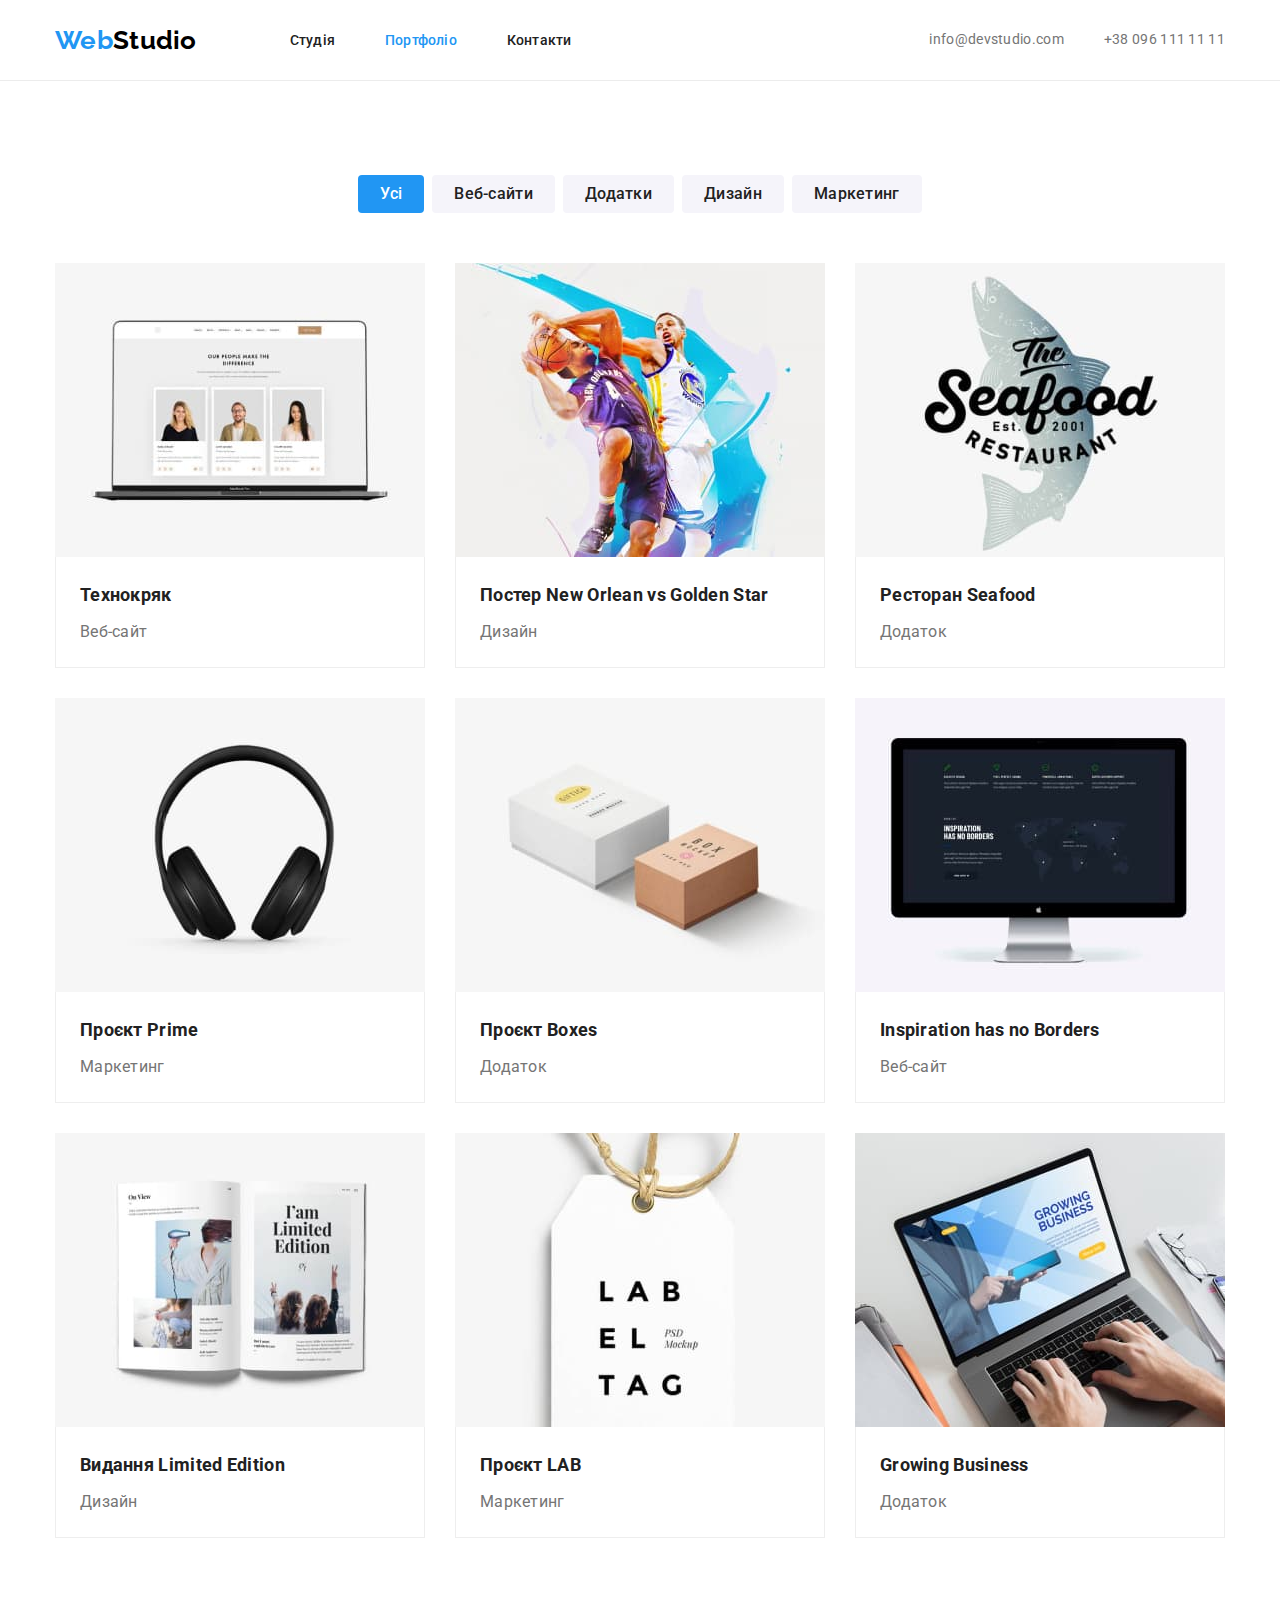
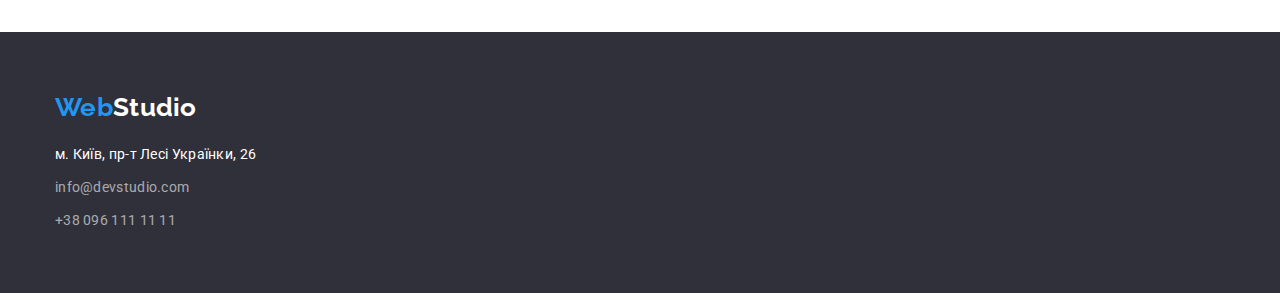
==== portfolio.html @ 7acbab5c "initial commit" ====
<!DOCTYPE html>
<html lang="uk">
  <head>
    <meta charset="UTF-8" />
    <meta http-equiv="X-UA-Compatible" content="IE=edge" />
    <meta name="viewport" content="width=device-width, initial-scale=1.0" />
    <meta name="description" content="Домашня робота №2" />
    <meta
      name="keywords"
      content="goit, homework, portfolio, HTML, CSS, JavaScript"
    />
    <title>Portfolio goit-markup-hw-02</title>
    <link
      rel="stylesheet"
      href="https://cdnjs.cloudflare.com/ajax/libs/modern-normalize/1.1.0/modern-normalize.min.css"
    />
    <link rel="preconnect" href="https://fonts.googleapis.com" />
    <link rel="preconnect" href="https://fonts.gstatic.com" crossorigin />
    <link
      href="https://fonts.googleapis.com/css2?family=Raleway:wght@700&family=Roboto:wght@400;500;700;900&display=swap"
      rel="stylesheet"
    />
    <link rel="stylesheet" href="./css/style.css" />
  </head>
  <body>
    <header class="header">
      <div class="header__wrap _container">
        <a class="header__logo logo" href="./index.html" lang="en">
          Web<span class="header__logo--color">Studio</span>
        </a>

        <nav class="menu">
          <ul class="menu__list">
            <li class="menu__item">
              <a class="menu__link" href="./index.html">Студія</a>
            </li>
            <li class="menu__item">
              <a class="menu__link menu__link--active" href="./portfolio.html"
                >Портфоліо</a
              >
            </li>
            <li class="menu__item">
              <a class="menu__link" href="">Контакти</a>
            </li>
          </ul>
        </nav>

        <ul class="contacts">
          <li class="contacts__item">
            <a class="contacts__link" href="mailto:info@devstudio.com"
              >info@devstudio.com</a
            >
          </li>
          <li class="contacts__item">
            <a class="contacts__link" href="tel:+380961111111"
              >+38 096 111 11 11</a
            >
          </li>
        </ul>
      </div>
    </header>

    <main class="main">
      <section class="section portfolio">
        <div class="_container">
          <h1 class="visually-hidden">Наше портфоліо</h1>

          <ul class="portfolio__list filters">
            <li class="filters__item">
              <button
                class="filters__button filters__button--active"
                type="button"
              >
                Усі
              </button>
            </li>
            <li class="filters__item">
              <button class="filters__button" type="button">Веб-сайти</button>
            </li>
            <li class="filters__item">
              <button class="filters__button" type="button">Додатки</button>
            </li>
            <li class="filters__item">
              <button class="filters__button" type="button">Дизайн</button>
            </li>
            <li class="filters__item">
              <button class="filters__button" type="button">Маркетинг</button>
            </li>
          </ul>

          <ul class="portfolio__list product">
            <li class="product__item">
              <a class="product__link" href="#">
                <img
                  class="product__img"
                  src="./images/portfolio/tehnokryak.jpeg"
                  width="370"
                  alt="Проект веб-сайта Технокряк"
                />
                <div class="product__wrap-text">
                  <h2 class="product__title title">Технокряк</h2>
                  <p class="product__text">Веб-сайт</p>
                </div>
              </a>
            </li>
            <li class="product__item">
              <a class="product__link" href="#">
                <img
                  class="product__img"
                  src="./images/portfolio/orlen.jpeg"
                  width="370"
                  alt="Проект дизайн постера Нью Орлеан"
                />
                <div class="product__wrap-text">
                  <h2 class="product__title title">
                    Постер New Orlean vs Golden Star
                  </h2>
                  <p class="product__text">Дизайн</p>
                </div>
              </a>
            </li>
            <li class="product__item">
              <a class="product__link" href="#">
                <img
                  class="product__img"
                  src="./images/portfolio/seafood.jpeg"
                  width="370"
                  alt="Проект додатка для ресторана Сіафуд"
                />
                <div class="product__wrap-text">
                  <h2 class="product__title title">Ресторан Seafood</h2>
                  <p class="product__text">Додаток</p>
                </div>
              </a>
            </li>
            <li class="product__item">
              <a class="product__link" href="#">
                <img
                  class="product__img"
                  src="./images/portfolio/prime.jpeg"
                  width="370"
                  alt="Проект маркетингу для Прайм"
                />
                <div class="product__wrap-text">
                  <h2 class="product__title title">Проєкт Prime</h2>
                  <p class="product__text">Маркетинг</p>
                </div>
              </a>
            </li>
            <li class="product__item">
              <a class="product__link" href="#">
                <img
                  class="product__img"
                  src="./images/portfolio/boxes.jpeg"
                  width="370"
                  alt="Проект додатка для сайта Боксес"
                />
                <div class="product__wrap-text">
                  <h2 class="product__title title">Проєкт Boxes</h2>
                  <p class="product__text">Додаток</p>
                </div>
              </a>
            </li>
            <li class="product__item">
              <a class="product__link" href="#">
                <img
                  class="product__img"
                  src="./images/portfolio/inspiration.jpeg"
                  width="370"
                  alt="Проект веб-сайта Інспірейшин"
                />
                <div class="product__wrap-text">
                  <h3 class="product__title title">
                    Inspiration has no Borders
                  </h3>
                  <p class="product__text">Веб-сайт</p>
                </div>
              </a>
            </li>
            <li class="product__item">
              <a class="product__link" href="#">
                <img
                  class="product__img"
                  src="./images/portfolio/limited.jpeg"
                  width="370"
                  alt="Проект дизайна відання Лімітед Едішин"
                />
                <div class="product__wrap-text">
                  <h2 class="product__title title">Видання Limited Edition</h2>
                  <p class="product__text">Дизайн</p>
                </div>
              </a>
            </li>
            <li class="product__item">
              <a class="product__link" href="#">
                <img
                  class="product__img"
                  src="./images/portfolio/lab.jpeg"
                  width="370"
                  alt="Проект маркетингу для ЛАБ"
                />
                <div class="product__wrap-text">
                  <h2 class="product__title title">Проєкт LAB</h2>
                  <p class="product__text">Маркетинг</p>
                </div>
              </a>
            </li>
            <li class="product__item">
              <a class="product__link" href="#">
                <img
                  class="product__img"
                  src="./images/portfolio/business.jpeg"
                  width="370"
                  alt="Проект додатка Гровін Бізнес"
                />
                <div class="product__wrap-text">
                  <h2 class="product__title title">Growing Business</h2>
                  <p class="product__text">Додаток</p>
                </div>
              </a>
            </li>
          </ul>
        </div>
      </section>
    </main>

    <footer class="footer">
      <div class="_container">
        <a class="footer__logo logo" href="./index.html" lang="en">
          Web<span class="footer__logo--color">Studio</span>
        </a>

        <address class="footer__address address">
          <ul class="address__list">
            <li class="address__item">
              <a
                class="address__link"
                href="https://goo.gl/maps/4KdnL9pmzvCGPF396"
                rel="noreferrer noopener"
              >
                м. Київ, пр-т Лесі Українки, 26
              </a>
            </li>
            <li class="address__item">
              <a class="address__link-contact" href="mailto:info@devstudio.com"
                >info@devstudio.com</a
              >
            </li>
            <li class="address__item">
              <a class="address__link-contact" href="tel:+380961111111"
                >+38 096 111 11 11</a
              >
            </li>
          </ul>
        </address>
      </div>
    </footer>
  </body>
</html>
---- css/style.css ----
/* base settings */

:root {
  --header-color: #212121;
  --text-color: #757575;
  --second-color: #ffffff;
  --accent-color: #2196f3;
}

body {
  font-family: Roboto, sans-serif;
  font-size: 14px;
  font-weight: 400;
  line-height: 1.71;
  letter-spacing: 0.3px;
  color: var(--text-color);
}

a {
  text-decoration: none;
}

ul {
  list-style: none;
}

h1,
h2,
h3,
h4,
h5,
h6,
ul,
p {
  margin: 0;
  padding: 0;
}

[class*="_container"] {
  max-width: 1200px;
  margin-left: auto;
  margin-right: auto;
  padding-left: 15px;
  padding-right: 15px;
}

[class*="_img"] {
  display: block;
}

.title {
  font-weight: 500;
  font-size: 14px;
  line-height: 1.15;
  letter-spacing: 0.2px;
  color: var(--header-color);
}

.logo {
  font-family: Raleway, sans-serif;
  font-weight: 700;
  font-size: 26px;
  line-height: 1.19;
  letter-spacing: 0.3px;
  color: var(--accent-color);
}

.section {
  padding: 94px 0;
}

/* header */

.header {
  background-color: var(--second-color);
  border-bottom: 1px solid #ececec;
}

.header__wrap {
  display: flex;
  align-items: center;
}

.header__logo {
  margin-right: 93px;
}

.header__logo--color {
  color: #000000;
}

/* menu */

.menu {
  margin-right: auto;
}

.menu__list {
  display: flex;
}

.menu__item:not(:last-child) {
  margin-right: 50px;
}

.menu__link {
  display: block;
  padding-top: 32px;
  padding-bottom: 32px;

  font-weight: 500;
  font-size: 14px;
  line-height: 1.17;
  letter-spacing: 0.2px;
  color: var(--header-color);
}

.menu__link:hover,
.menu__link:focus {
  color: var(--accent-color);
}

.menu__link--active {
  color: var(--accent-color);
}

/* contacts */

.contacts {
  display: flex;
}

.contacts__item:not(:last-child) {
  margin-right: 40px;
}

.contacts__link {
  color: var(--text-color);
}

.contacts__link:hover,
.contacts__link:focus {
  color: var(--accent-color);
}

/* -------------- main ----------- */

.main {
}

/* ------------- banner ------------ */

.banner {
  padding: 200px 0;
  background-color: #2f303a;

  text-align: center;
}

.banner__title {
  margin-bottom: 30px;

  font-weight: 900;
  font-size: 44px;
  line-height: 1.36;
  letter-spacing: 0.6px;
  color: var(--second-color);
  text-transform: uppercase;
}

.banner__button {
  padding: 10px 32px;

  font-family: inherit;
  font-weight: 700;
  font-size: 16px;
  line-height: 1.87;
  letter-spacing: 0.6px;
  color: var(--second-color);

  background-color: var(--accent-color);

  box-shadow: 0px 4px 4px rgba(0, 0, 0, 0.15);
  border: none;
  border-radius: 4px;
  cursor: pointer;
}

/* --------- achievements ------------- */

.achievements {
}

.achievements__list {
  display: flex;
  margin: -15px;
}

.achievements__item {
  width: calc((100% - 90px) / 4);
  margin: 15px;
}

.achievements__title {
  margin-bottom: 10px;

  font-weight: 700;
  letter-spacing: 0.3px;
  color: var(--header-color);
  text-transform: uppercase;
}

.achievements__text {
}

/* --------------- work ------------ */

.work {
  padding: 0 0 94px 0;
}

.work__title {
  margin-bottom: 50px;

  font-weight: 700;
  font-size: 36px;
  line-height: 1.17;
  letter-spacing: 0.3px;
  text-align: center;
}

.work__list {
  display: flex;
}

.work__item:not(:last-child) {
  margin-right: 30px;
}

.work__img {
}

/* ------------ team -------------- */

.team {
  background-color: #f5f4fa;
  text-align: center;
}

.team__title {
  margin-bottom: 50px;

  font-weight: 700;
  font-size: 36px;
  line-height: 1.17;
  letter-spacing: 0.3px;
  text-align: center;
}

.team__list {
  display: flex;
  margin: -15px;
}

.team__item {
  padding-bottom: 30px;
  width: calc((100% - 90px) / 4);
  margin: 15px;

  box-shadow: 0px 1px 3px rgba(0, 0, 0, 0.12), 0px 1px 1px rgba(0, 0, 0, 0.14),
    0px 2px 1px rgba(0, 0, 0, 0.2);
  border-radius: 0px 0px 4px 4px;

  background-color: var(--second-color);
}

.team__img {
}

.team__name-title {
  margin: 30px 0 10px 0;

  font-size: 16px;
  line-height: 1.17;
  letter-spacing: 0.3px;
  /* text-align: center; */
}

.team__text {
  font-size: 16px;
  line-height: 1.17;
  letter-spacing: 0.3px;
  /* text-align: center; */
}

/* ------------ portfolio ----------- */

.portfolio {
}

.portfolio__list {
  margin-bottom: 50px;
}

/* filters */

.filters {
  display: flex;
  justify-content: center;
}

.filters__item:not(:last-child) {
  margin-right: 8px;
}

.filters__button {
  padding: 6px 22px;

  font-family: inherit;
  font-weight: 500;
  font-size: 16px;
  line-height: 1.62;
  text-align: center;
  letter-spacing: 0.3px;
  color: var(--header-color);

  background-color: #f5f4fa;
  border: none;
  border-radius: 4px;

  cursor: pointer;
}

.filters__button:hover,
.filters__button:focus {
  color: var(--second-color);

  background-color: var(--accent-color);
  border-color: var(--accent-color);
  box-shadow: 0px 3px 1px rgba(0, 0, 0, 0.1), 0px 1px 2px rgba(0, 0, 0, 0.08),
    0px 2px 2px rgba(0, 0, 0, 0.12);
}

.filters__button--active {
  color: var(--second-color);
  background-color: var(--accent-color);
}

/* product */

.product {
  display: flex;
  flex-wrap: wrap;
  margin: -15px;
}

.product__item {
  width: calc((100% - 90px) / 3);
  margin: 15px;

  background-color: var(--second-color);
}

.product__link {
  display: block;
}

.product__img {
}

.product__wrap-text {
  padding: 20px 24px;
  border-right: 1px solid #eeeeee;
  border-bottom: 1px solid #eeeeee;
  border-left: 1px solid #eeeeee;
}

.product__title {
  margin-bottom: 4px;

  font-weight: 700;
  font-size: 18px;
  line-height: 2;
  letter-spacing: 0.3px;
}

.product__text {
  font-size: 16px;
  line-height: 1.87;
  letter-spacing: 0.3px;
  color: var(--text-color);
}

/* ------------ footer -------------- */

.footer {
  padding: 60px 0;
  background-color: #2f303a;
}

.footer__logo {
  display: inline-block;
  margin-bottom: 20px;
}

.footer__logo--color {
  color: var(--second-color);
}

.footer__address {
}

/* footer address */

.address {
}

.address__list:not(:last-child) {
  margin-bottom: 9px;
}

.address__item:not(:last-child) {
  margin-bottom: 9px;
}

.address__link {
  font-style: normal;
  color: var(--second-color);
}

.address__link-contact {
  font-style: normal;
  color: rgba(255, 255, 255, 0.6);
}

.address__link-contact:hover,
.address__link-contact:focus,
.address__link:hover,
.address__link:focus {
  color: var(--accent-color);
}

/* ------------- visually-hidden --------- */

.visually-hidden {
  position: absolute;
  width: 1px;
  height: 1px;
  margin: -1px;
  border: 0;
  padding: 0;

  white-space: nowrap;
  clip-path: inset(100%);
  clip: rect(0 0 0 0);
  overflow: hidden;
}
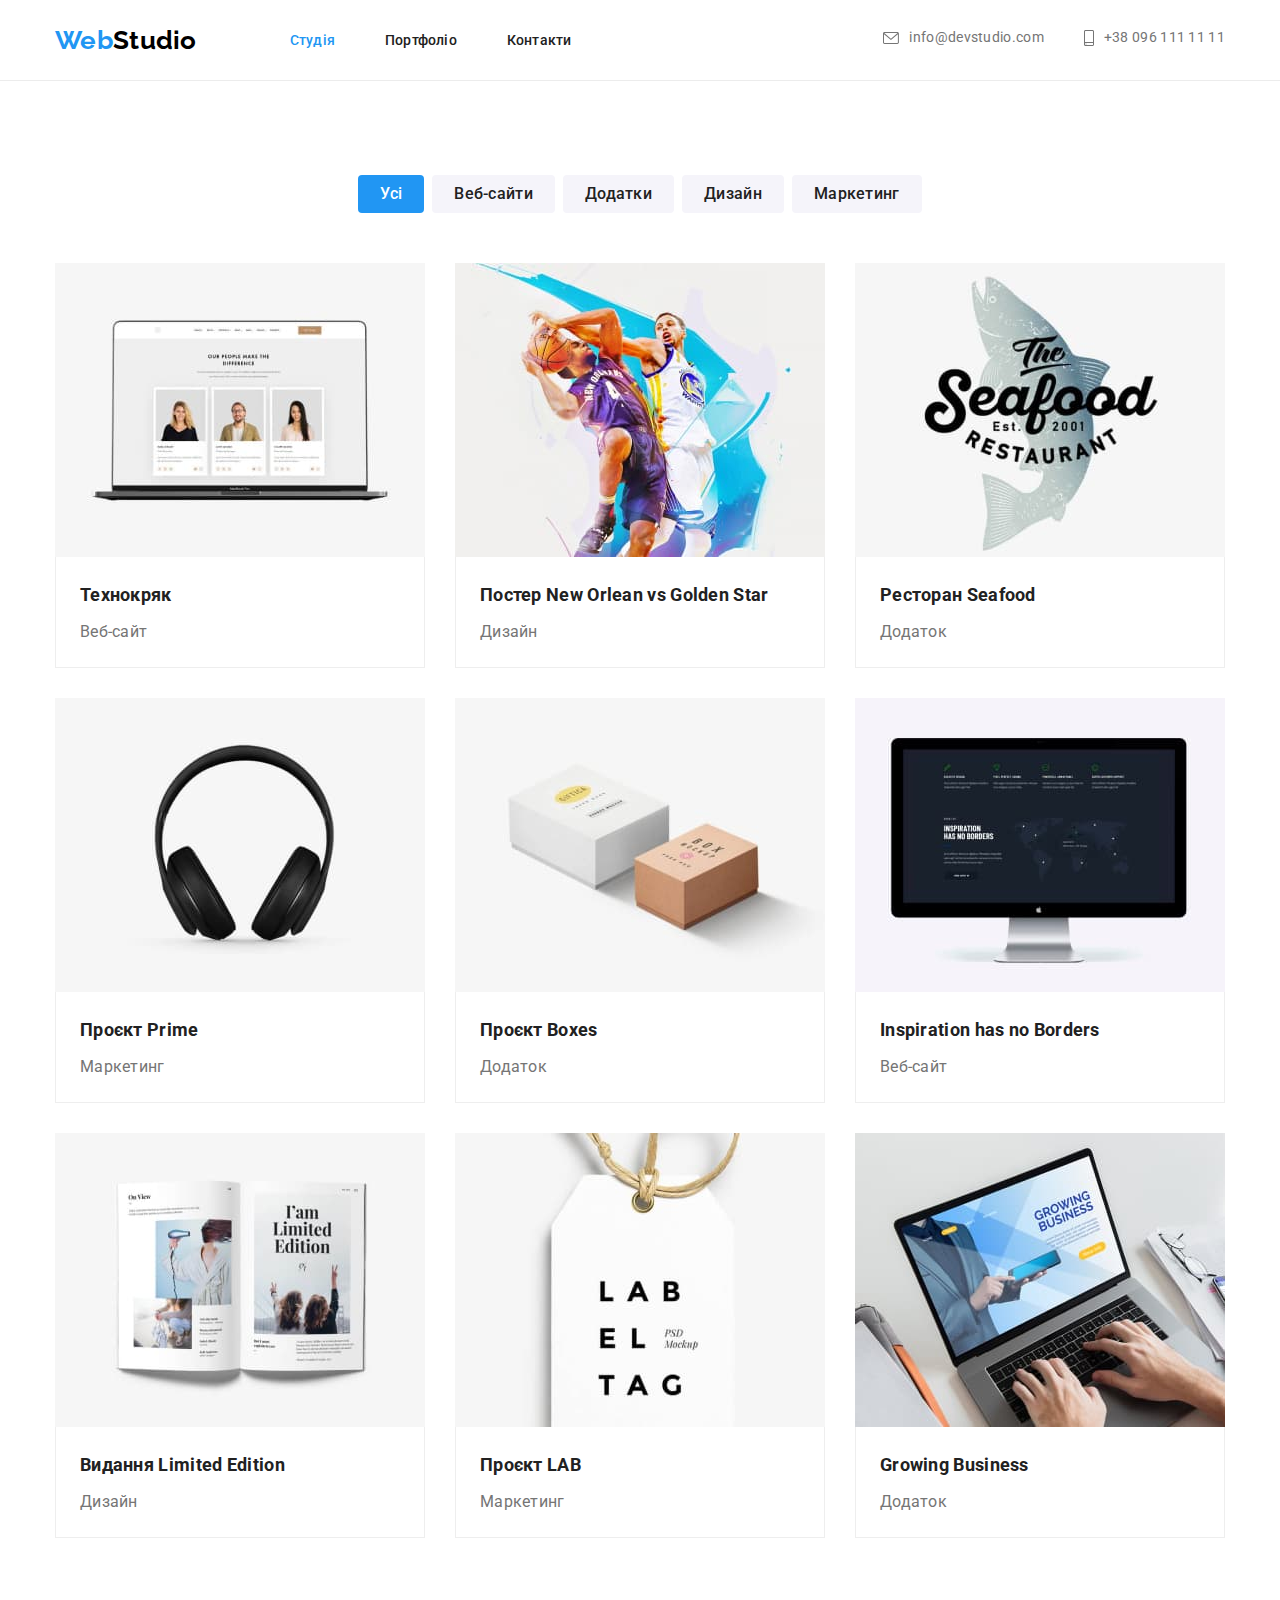
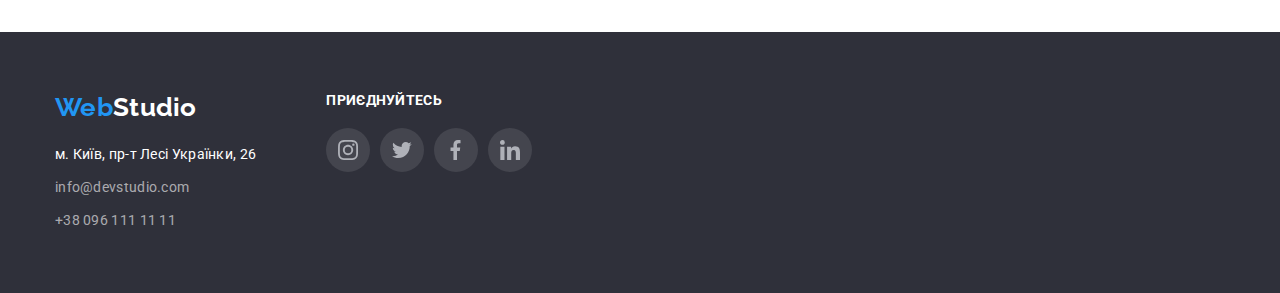
==== commit 22bd555d: "add svg icons" ====
--- a/portfolio.html
+++ b/portfolio.html
@@ -32,12 +32,12 @@
         <nav class="menu">
           <ul class="menu__list">
             <li class="menu__item">
-              <a class="menu__link" href="./index.html">Студія</a>
+              <a class="menu__link menu__link--active" href="./index.html"
+                >Студія</a
+              >
             </li>
             <li class="menu__item">
-              <a class="menu__link menu__link--active" href="./portfolio.html"
-                >Портфоліо</a
-              >
+              <a class="menu__link" href="./portfolio.html">Портфоліо</a>
             </li>
             <li class="menu__item">
               <a class="menu__link" href="">Контакти</a>
@@ -47,13 +47,21 @@
 
         <ul class="contacts">
           <li class="contacts__item">
-            <a class="contacts__link" href="mailto:info@devstudio.com"
-              >info@devstudio.com</a
+            <a class="contacts__link" href="mailto:info@devstudio.com">
+              <svg class="contacts__icon-link" width="16" height="12">
+                <use href="./images/icons/icons-webstudio.svg#icon-email"></use>
+              </svg>
+              info@devstudio.com</a
             >
           </li>
           <li class="contacts__item">
-            <a class="contacts__link" href="tel:+380961111111"
-              >+38 096 111 11 11</a
+            <a class="contacts__link" href="tel:+380961111111">
+              <svg class="contacts__icon-link" width="10" height="16">
+                <use
+                  href="./images/icons/icons-webstudio.svg#icon-smartphone"
+                ></use>
+              </svg>
+              +38 096 111 11 11</a
             >
           </li>
         </ul>
@@ -225,34 +233,80 @@
     </main>
 
     <footer class="footer">
-      <div class="_container">
-        <a class="footer__logo logo" href="./index.html" lang="en">
-          Web<span class="footer__logo--color">Studio</span>
-        </a>
-
-        <address class="footer__address address">
-          <ul class="address__list">
-            <li class="address__item">
-              <a
-                class="address__link"
-                href="https://goo.gl/maps/4KdnL9pmzvCGPF396"
-                rel="noreferrer noopener"
-              >
-                м. Київ, пр-т Лесі Українки, 26
-              </a>
-            </li>
-            <li class="address__item">
-              <a class="address__link-contact" href="mailto:info@devstudio.com"
-                >info@devstudio.com</a
-              >
-            </li>
-            <li class="address__item">
-              <a class="address__link-contact" href="tel:+380961111111"
-                >+38 096 111 11 11</a
-              >
+      <div class="_container footer__wrap">
+        <div class="footer__location">
+          <a class="footer__logo logo" href="./index.html" lang="en">
+            Web<span class="footer__logo--color">Studio</span>
+          </a>
+
+          <address class="footer__address address">
+            <ul class="address__list">
+              <li class="address__item">
+                <a
+                  class="address__link"
+                  href="https://goo.gl/maps/4KdnL9pmzvCGPF396"
+                  rel="noreferrer noopener"
+                >
+                  м. Київ, пр-т Лесі Українки, 26
+                </a>
+              </li>
+              <li class="address__item">
+                <a
+                  class="address__link-contact"
+                  href="mailto:info@devstudio.com"
+                  >info@devstudio.com</a
+                >
+              </li>
+              <li class="address__item">
+                <a class="address__link-contact" href="tel:+380961111111"
+                  >+38 096 111 11 11</a
+                >
+              </li>
+            </ul>
+          </address>
+        </div>
+
+        <div class="footer__socials">
+          <h2 class="footer__socials-title title">приєднуйтесь</h2>
+          <ul class="team__list-social">
+            <li class="team__item-social">
+              <a href="#" class="team__link-social footer__socials-link">
+                <svg class="team__icon-link-social" width="20" height="20">
+                  <use
+                    href="./images/icons/icons-webstudio.svg#icon-instagram"
+                  ></use>
+                </svg>
+              </a>
+            </li>
+            <li class="team__item-social">
+              <a href="#" class="team__link-social footer__socials-link">
+                <svg class="team__icon-link-social" width="20" height="20">
+                  <use
+                    href="./images/icons/icons-webstudio.svg#icon-twitter"
+                  ></use>
+                </svg>
+              </a>
+            </li>
+            <li class="team__item-social">
+              <a href="#" class="team__link-social footer__socials-link">
+                <svg class="team__icon-link-social" width="20" height="20">
+                  <use
+                    href="./images/icons/icons-webstudio.svg#icon-facebook"
+                  ></use>
+                </svg>
+              </a>
+            </li>
+            <li class="team__item-social">
+              <a href="#" class="team__link-social footer__socials-link">
+                <svg class="team__icon-link-social" width="20" height="20">
+                  <use
+                    href="./images/icons/icons-webstudio.svg#icon-linkedin"
+                  ></use>
+                </svg>
+              </a>
             </li>
           </ul>
-        </address>
+        </div>
       </div>
     </footer>
   </body>
--- a/css/style.css
+++ b/css/style.css
@@ -130,11 +130,16 @@
   display: flex;
 }
 
+.contacts__item {
+}
+
 .contacts__item:not(:last-child) {
   margin-right: 40px;
 }
 
 .contacts__link {
+  display: inline-flex;
+  align-items: center;
   color: var(--text-color);
 }
 
@@ -143,6 +148,11 @@
   color: var(--accent-color);
 }
 
+.contacts__icon-link {
+  margin-right: 10px;
+  fill: currentColor;
+}
+
 /* -------------- main ----------- */
 
 .main {
@@ -152,9 +162,17 @@
 
 .banner {
   padding: 200px 0;
-  background-color: #2f303a;
 
   text-align: center;
+
+  background-image: linear-gradient(
+      rgba(47, 48, 58, 0.4),
+      rgba(47, 48, 58, 0.4)
+    ),
+    url("../images/banner.jpg");
+  background-repeat: no-repeat;
+  background-position: center;
+  background-size: cover;
 }
 
 .banner__title {
@@ -201,6 +219,33 @@
   margin: 15px;
 }
 
+.achievements__thumb {
+  display: flex;
+  justify-content: center;
+  align-items: center;
+  min-height: 120px;
+  margin-bottom: 30px;
+
+  background-color: #f5f4fa;
+  border-radius: 4px;
+}
+
+.achievements__icons {
+}
+
+.achievements__icon-antenna {
+}
+
+/* .achievements__item::before {
+  content: "";
+  display: block;
+  min-height: 120px;
+  margin-bottom: 30px;
+
+  background-color: #f5f4fa;
+  border-radius: 4px;
+} */
+
 .achievements__title {
   margin-bottom: 10px;
 
@@ -234,6 +279,7 @@
 }
 
 .work__item:not(:last-child) {
+  width: calc((100% - 60px) / 3);
   margin-right: 30px;
 }
 
@@ -287,10 +333,88 @@
 }
 
 .team__text {
+  margin-bottom: 16px;
+
   font-size: 16px;
   line-height: 1.17;
   letter-spacing: 0.3px;
   /* text-align: center; */
+}
+
+.team__list-social {
+  display: flex;
+  justify-content: center;
+  gap: 10px;
+}
+
+.team__item-social {
+}
+
+.team__link-social {
+  display: inline-flex;
+  justify-content: center;
+  align-items: center;
+  width: 44px;
+  height: 44px;
+
+  color: #afb1b8;
+
+  border-radius: 50%;
+  background-color: transparent;
+}
+
+.team__link-social:hover {
+  background-color: var(--accent-color);
+  color: #ffffff;
+}
+
+.team__icon-link-social {
+  fill: currentColor;
+}
+
+/* section clients */
+
+.clients {
+}
+
+.clients__title {
+  margin-bottom: 50px;
+
+  font-weight: 700;
+  font-size: 36px;
+  line-height: calc(42 / 36);
+  letter-spacing: 0.3px;
+  text-align: center;
+}
+
+.clients__list {
+  display: flex;
+  gap: 30px;
+}
+
+.clients__item {
+}
+
+.clients__link {
+  display: inline-flex;
+  justify-content: center;
+  align-items: center;
+  width: 170px;
+  height: 92px;
+
+  color: #afb1b8;
+
+  border: 1px solid #afb1b8;
+  border-radius: 4px;
+}
+
+.clients__link:hover {
+  border-color: var(--accent-color);
+  color: var(--accent-color);
+}
+
+.clients__icon-link {
+  fill: currentColor;
 }
 
 /* ------------ portfolio ----------- */
@@ -365,6 +489,12 @@
   display: block;
 }
 
+.product__link:hover,
+.product__link:focus {
+  box-shadow: 0px 1px 1px rgba(0, 0, 0, 0.12), 0px 4px 4px rgba(0, 0, 0, 0.06),
+    1px 4px 6px rgba(0, 0, 0, 0.16);
+}
+
 .product__img {
 }
 
@@ -398,6 +528,14 @@
   background-color: #2f303a;
 }
 
+.footer__wrap {
+  display: flex;
+  gap: 70px;
+}
+
+.footer__location {
+}
+
 .footer__logo {
   display: inline-block;
   margin-bottom: 20px;
@@ -438,6 +576,23 @@
 .address__link:hover,
 .address__link:focus {
   color: var(--accent-color);
+}
+
+.footer__socials {
+}
+
+.footer__socials-title {
+  margin-bottom: 20px;
+
+  font-weight: 700;
+  line-height: calc(16 / 14);
+  letter-spacing: 0.3px;
+  color: #ffffff;
+  text-transform: uppercase;
+}
+
+.footer__socials-link {
+  background-color: rgba(255, 255, 255, 0.1);
 }
 
 /* ------------- visually-hidden --------- */
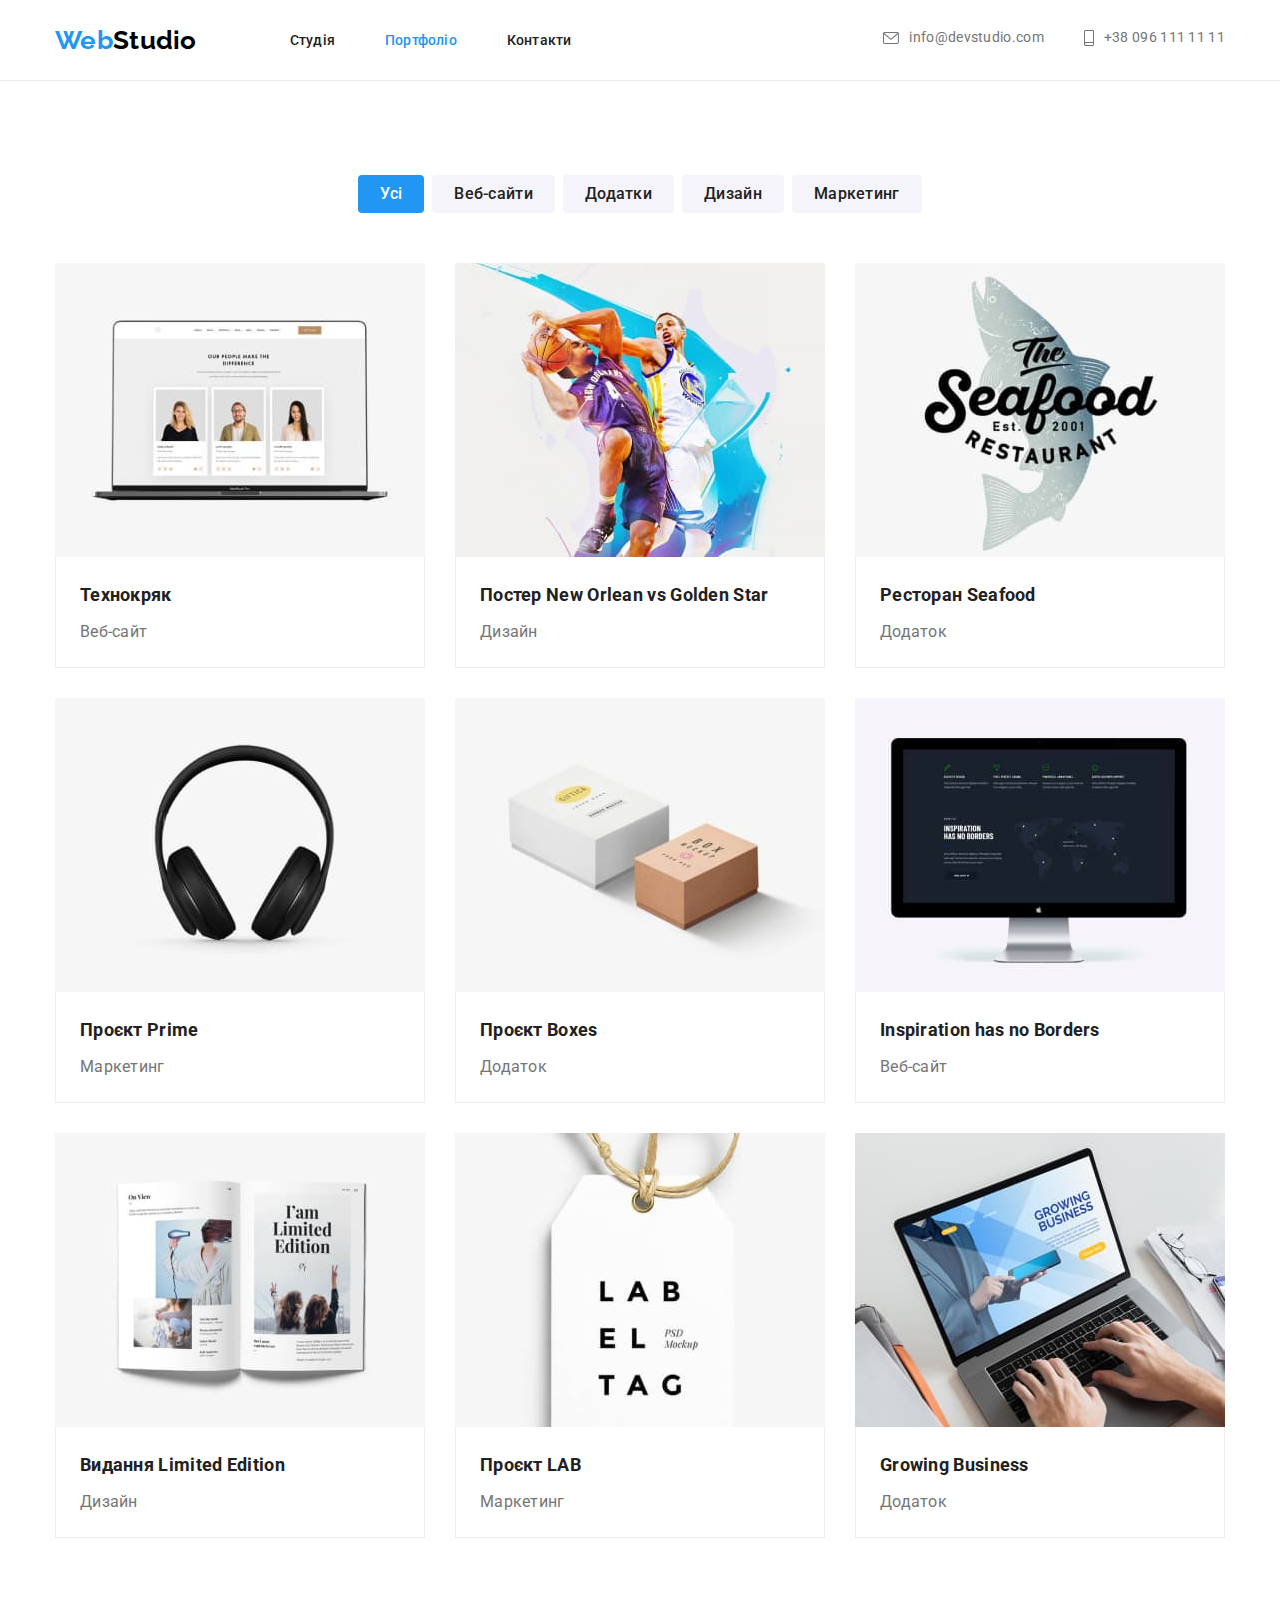
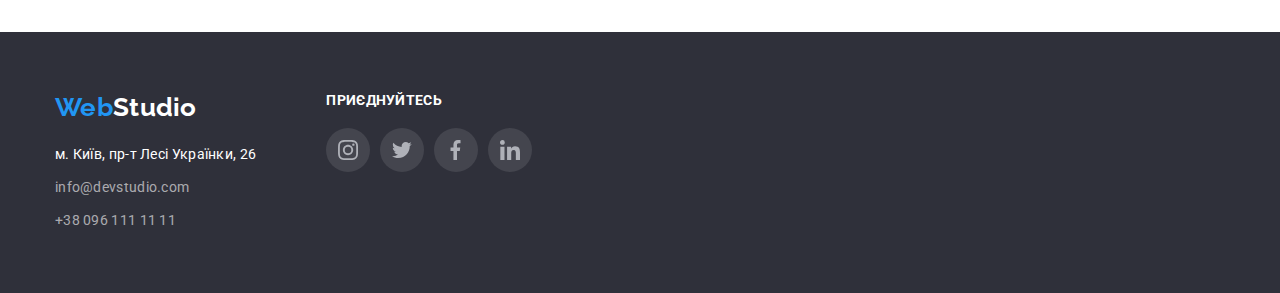
==== commit a585341d: "add some changes" ====
--- a/portfolio.html
+++ b/portfolio.html
@@ -10,15 +10,15 @@
       content="goit, homework, portfolio, HTML, CSS, JavaScript"
     />
     <title>Portfolio goit-markup-hw-02</title>
-    <link
-      rel="stylesheet"
-      href="https://cdnjs.cloudflare.com/ajax/libs/modern-normalize/1.1.0/modern-normalize.min.css"
-    />
     <link rel="preconnect" href="https://fonts.googleapis.com" />
     <link rel="preconnect" href="https://fonts.gstatic.com" crossorigin />
     <link
       href="https://fonts.googleapis.com/css2?family=Raleway:wght@700&family=Roboto:wght@400;500;700;900&display=swap"
       rel="stylesheet"
+    />
+    <link
+      rel="stylesheet"
+      href="https://cdnjs.cloudflare.com/ajax/libs/modern-normalize/1.1.0/modern-normalize.min.css"
     />
     <link rel="stylesheet" href="./css/style.css" />
   </head>
@@ -32,12 +32,12 @@
         <nav class="menu">
           <ul class="menu__list">
             <li class="menu__item">
-              <a class="menu__link menu__link--active" href="./index.html"
-                >Студія</a
+              <a class="menu__link" href="./index.html">Студія</a>
+            </li>
+            <li class="menu__item">
+              <a class="menu__link menu__link--active" href="./portfolio.html"
+                >Портфоліо</a
               >
-            </li>
-            <li class="menu__item">
-              <a class="menu__link" href="./portfolio.html">Портфоліо</a>
             </li>
             <li class="menu__item">
               <a class="menu__link" href="">Контакти</a>
--- a/css/style.css
+++ b/css/style.css
@@ -162,6 +162,8 @@
 
 .banner {
   padding: 200px 0;
+  max-width: 1600px;
+  margin: 0 auto;
 
   text-align: center;
 
